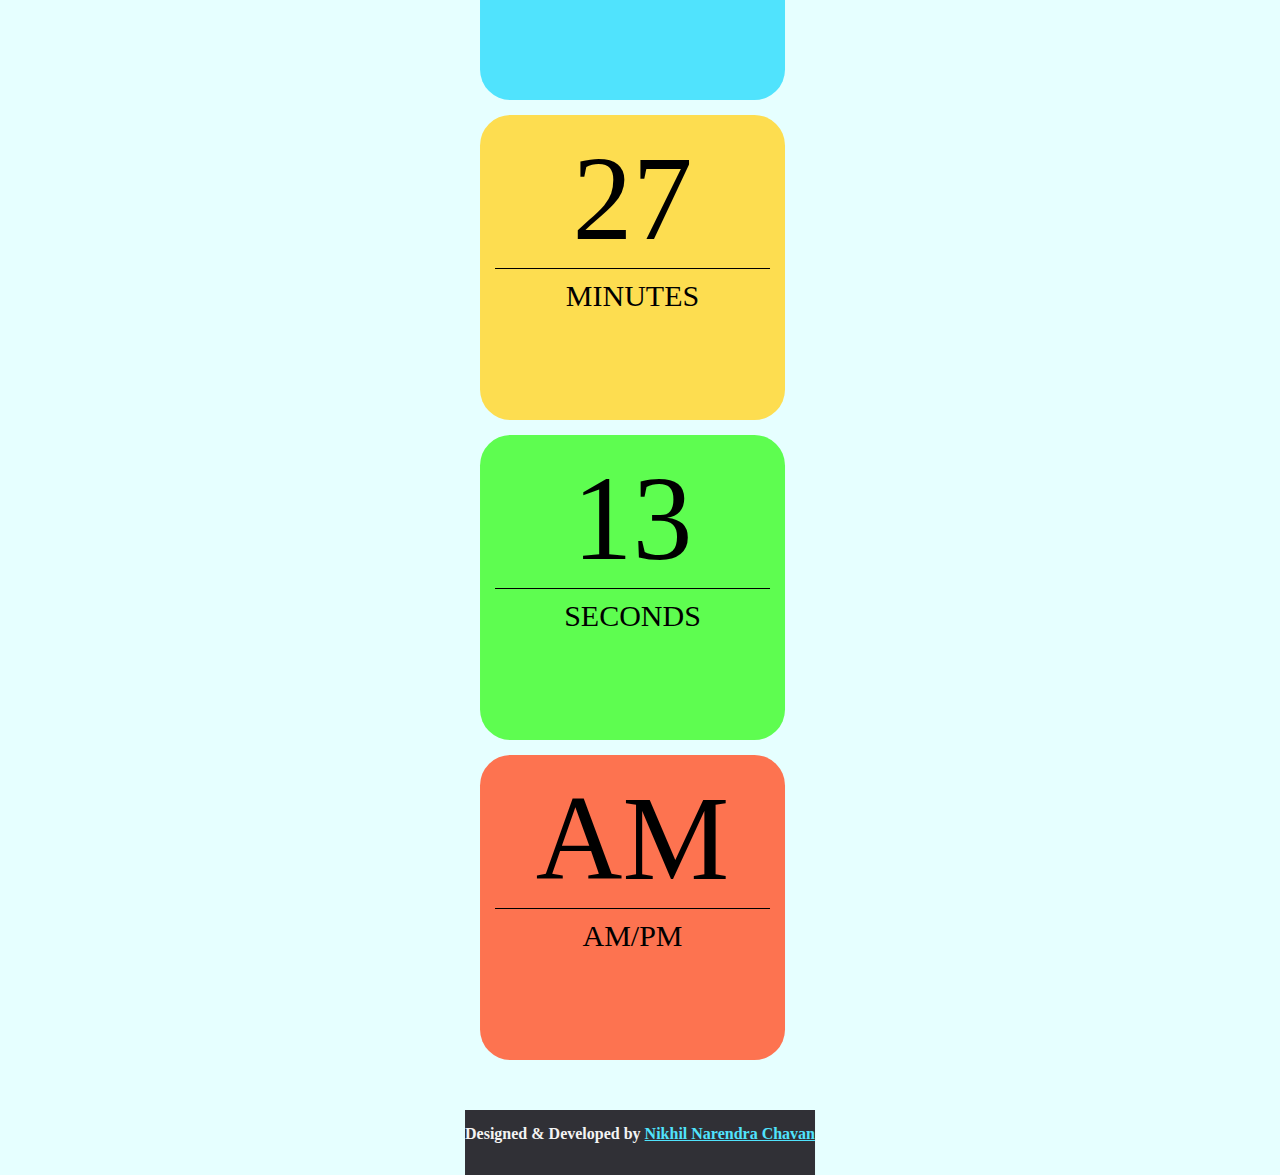
==== Digital-Clock/index.html @ 79f946a6 "Updating comments in the files" ====
<!DOCTYPE html>
<html>
    <head>
        <title>
            JavaScript Digital Clock
        </title>
        <link rel="stylesheet" href="https://stackpath.bootstrapcdn.com/bootstrap/4.5.0/css/bootstrap.min.css" 
        integrity="sha384-9aIt2nRpC12Uk9gS9baDl411NQApFmC26EwAOH8WgZl5MYYxFfc+NcPb1dKGj7Sk" crossorigin="anonymous">
        <link rel="stylesheet" href="css/styles.css">
        <script src="js/TimeScript.js"></script>
    </head>
    <!-- FUNCTION CALL TO DISPLAY TIME WHEN THE PAGE LOADS -->
    <body onload="showTime()">
        <div class="container">
            <div class="row">
                <div class="col-2"></div>
                <!-- HOUR TILE -->
                <div class="col-4" id="hour-tile">
                    <div class="col" id="hour"></div>
                    <div class="labels">HOURS</div>
                </div>
                <!-- END OF HOUR TILE -->
                <!-- MINUTE TILE -->
                <div class="col-4" id="minute-tile">
                    <div class="col" id="minute"></div>
                    <div class="labels">MINUTES</div>
                </div>
                <!-- END OF MINUTE TILE -->
                <div class="col-2"></div>
            </div>
            <div class="row">
                <div class="col-2"></div>
                <!-- SECOND TILE -->
                <div class="col-4" id="second-tile">
                    <div class="col" id="seconds"></div>
                    <div class="labels">SECONDS</div>
                </div>
                <!-- END OF SECOND TILE -->
                <!-- AM/PM TILE -->
                <div class="col-4" id="ampm-tile">
                    <div class="col" id="ampm"></div>
                    <div class="labels">AM/PM</div>
                </div>
                <!-- END OF WM/PM TILE -->
                
                <div class="col-2"></div>
            </div>
            <!-- FOOTER CODE -->
            <footer class="footer">
                <div class="footer-bottom"><strong>Designed & Developed by <a href="https://www.linkedin.com/in/nikhil-narendra-chavan-74738a183/" target="_blank">Nikhil Narendra Chavan</a></strong></div>
            </footer>
        </div>
    </body>
</html>
---- Digital-Clock/css/styles.css ----
body {
    background-color: rgb(230, 255, 255);
}
.col-2 {
    max-width: 150px;
}
.col-4 {
    padding: 15px;
    text-align: center;
    margin: 15px;
    width: 275px;
    height: 275px;
}
.container {
    position: absolute;
    top: 50%;
    left: 50%;
    transform: translateX(-50%) translateY(-50%);
    margin-top: 20px;
}
.time, .labels {
    padding:10px;
}
.labels {
    font-size: 30px;
    border-top: 1px solid;
}
.col {
    font-size: 120px;
}
#hour-tile {
    background-color:rgb(80, 227, 253);
    border-radius: 10%;
}
#minute-tile {
    background-color:rgb(253, 221, 80);
    border-radius: 10%;
}
#second-tile {
    background-color:rgb(94, 253, 80);
    border-radius: 10%;
}
#ampm-tile {
    background-color:rgb(253, 115, 80);
    border-radius: 10%;
}

.footer {
    background: #303036;
    color: #d3d3d3;
    height: 50px;
    margin-top: 50px;
}
.footer .footer-bottom {
    background: #303036;
    color: #f3f3f3;
    height: 50px;
    width:100%;
    text-align: center;
    bottom: 0px;
    left: 0px;
    padding-top: 15px;
}
.footer .footer-bottom a{
    color: rgb(80, 227, 253);
}
footer {
    max-width: 1200px;
}
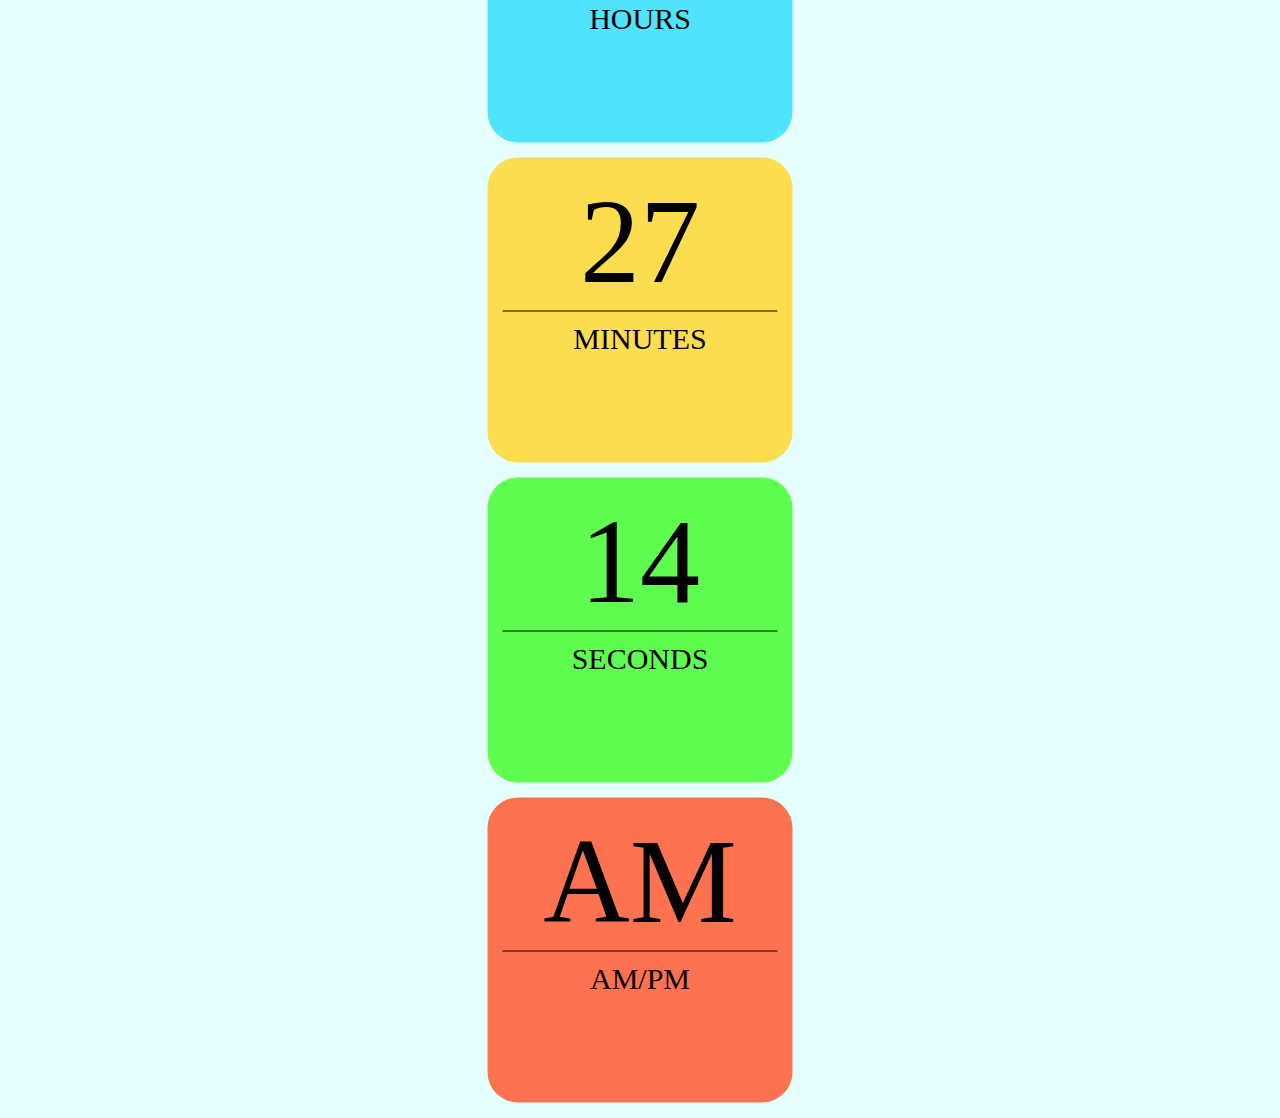
==== commit 3d7d158a: "Removing Footer from the Page" ====
--- a/Digital-Clock/index.html
+++ b/Digital-Clock/index.html
@@ -45,10 +45,6 @@
                 
                 <div class="col-2"></div>
             </div>
-            <!-- FOOTER CODE -->
-            <footer class="footer">
-                <div class="footer-bottom"><strong>Designed & Developed by <a href="https://www.linkedin.com/in/nikhil-narendra-chavan-74738a183/" target="_blank">Nikhil Narendra Chavan</a></strong></div>
-            </footer>
         </div>
     </body>
 </html>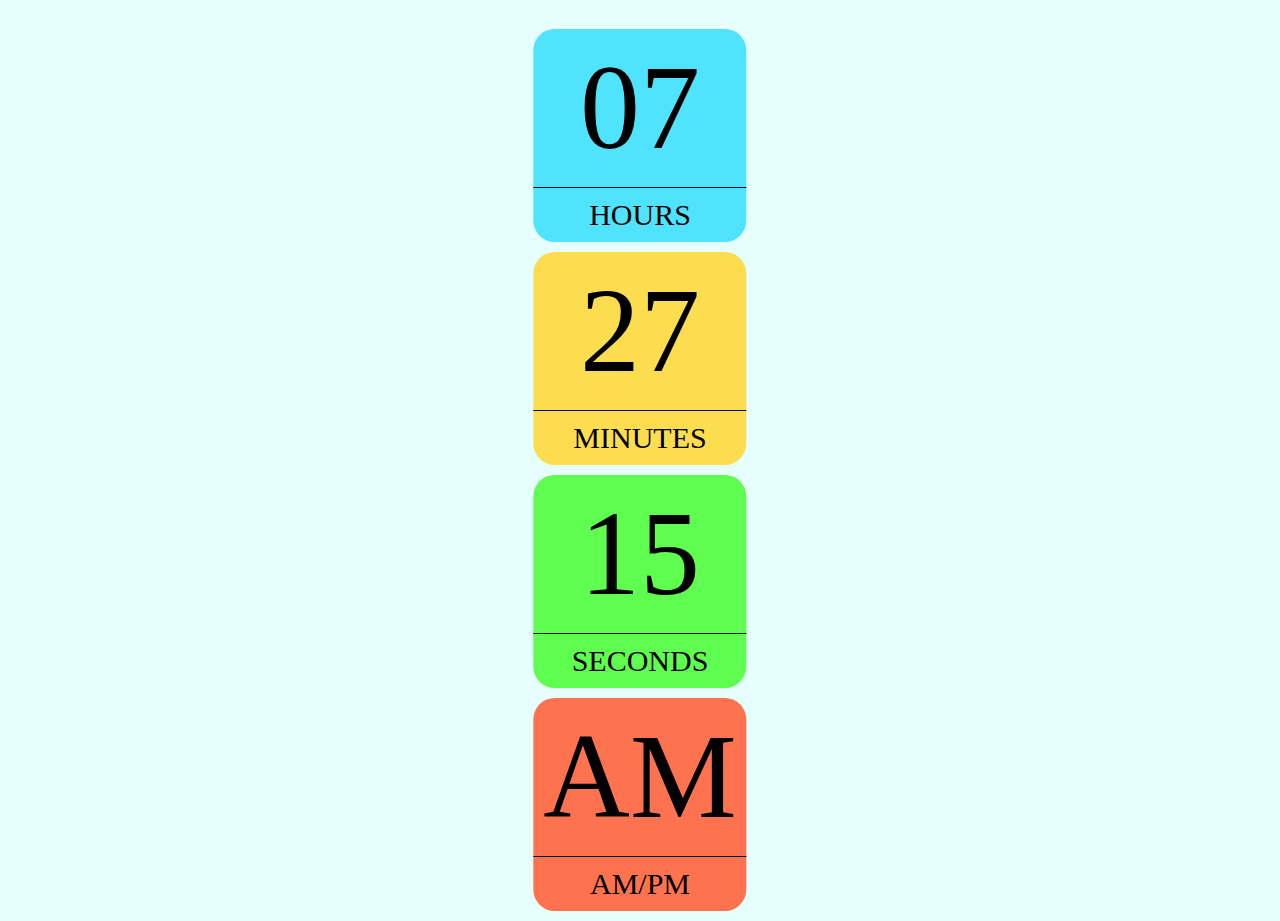
==== commit 1bed7729: "Uploading updated index.html and styles.css" ====
--- a/Digital-Clock/index.html
+++ b/Digital-Clock/index.html
@@ -15,14 +15,14 @@
             <div class="row">
                 <div class="col-2"></div>
                 <!-- HOUR TILE -->
-                <div class="col-4" id="hour-tile">
-                    <div class="col" id="hour"></div>
+                <div class="col" id="hour-tile">
+                    <div class="time" id="hour"></div>
                     <div class="labels">HOURS</div>
                 </div>
                 <!-- END OF HOUR TILE -->
                 <!-- MINUTE TILE -->
-                <div class="col-4" id="minute-tile">
-                    <div class="col" id="minute"></div>
+                <div class="col" id="minute-tile">
+                    <div class="time" id="minute"></div>
                     <div class="labels">MINUTES</div>
                 </div>
                 <!-- END OF MINUTE TILE -->
@@ -31,14 +31,14 @@
             <div class="row">
                 <div class="col-2"></div>
                 <!-- SECOND TILE -->
-                <div class="col-4" id="second-tile">
-                    <div class="col" id="seconds"></div>
+                <div class="col" id="second-tile">
+                    <div class="time" id="seconds"></div>
                     <div class="labels">SECONDS</div>
                 </div>
                 <!-- END OF SECOND TILE -->
                 <!-- AM/PM TILE -->
-                <div class="col-4" id="ampm-tile">
-                    <div class="col" id="ampm"></div>
+                <div class="col" id="ampm-tile">
+                    <div class="time" id="ampm"></div>
                     <div class="labels">AM/PM</div>
                 </div>
                 <!-- END OF WM/PM TILE -->
--- a/Digital-Clock/css/styles.css
+++ b/Digital-Clock/css/styles.css
@@ -1,15 +1,10 @@
 body {
     background-color: rgb(230, 255, 255);
 }
-.col-2 {
-    max-width: 150px;
-}
-.col-4 {
-    padding: 15px;
-    text-align: center;
-    margin: 15px;
-    width: 275px;
-    height: 275px;
+.col {
+    margin: 10px;
+    text-align:center;
+    font-size: 120px;
 }
 .container {
     position: absolute;
@@ -17,6 +12,9 @@
     left: 50%;
     transform: translateX(-50%) translateY(-50%);
     margin-top: 20px;
+    margin-left: auto;
+    margin-right: auto;
+    padding: auto;
 }
 .time, .labels {
     padding:10px;
@@ -24,9 +22,6 @@
 .labels {
     font-size: 30px;
     border-top: 1px solid;
-}
-.col {
-    font-size: 120px;
 }
 #hour-tile {
     background-color:rgb(80, 227, 253);
@@ -44,26 +39,3 @@
     background-color:rgb(253, 115, 80);
     border-radius: 10%;
 }
-
-.footer {
-    background: #303036;
-    color: #d3d3d3;
-    height: 50px;
-    margin-top: 50px;
-}
-.footer .footer-bottom {
-    background: #303036;
-    color: #f3f3f3;
-    height: 50px;
-    width:100%;
-    text-align: center;
-    bottom: 0px;
-    left: 0px;
-    padding-top: 15px;
-}
-.footer .footer-bottom a{
-    color: rgb(80, 227, 253);
-}
-footer {
-    max-width: 1200px;
-}